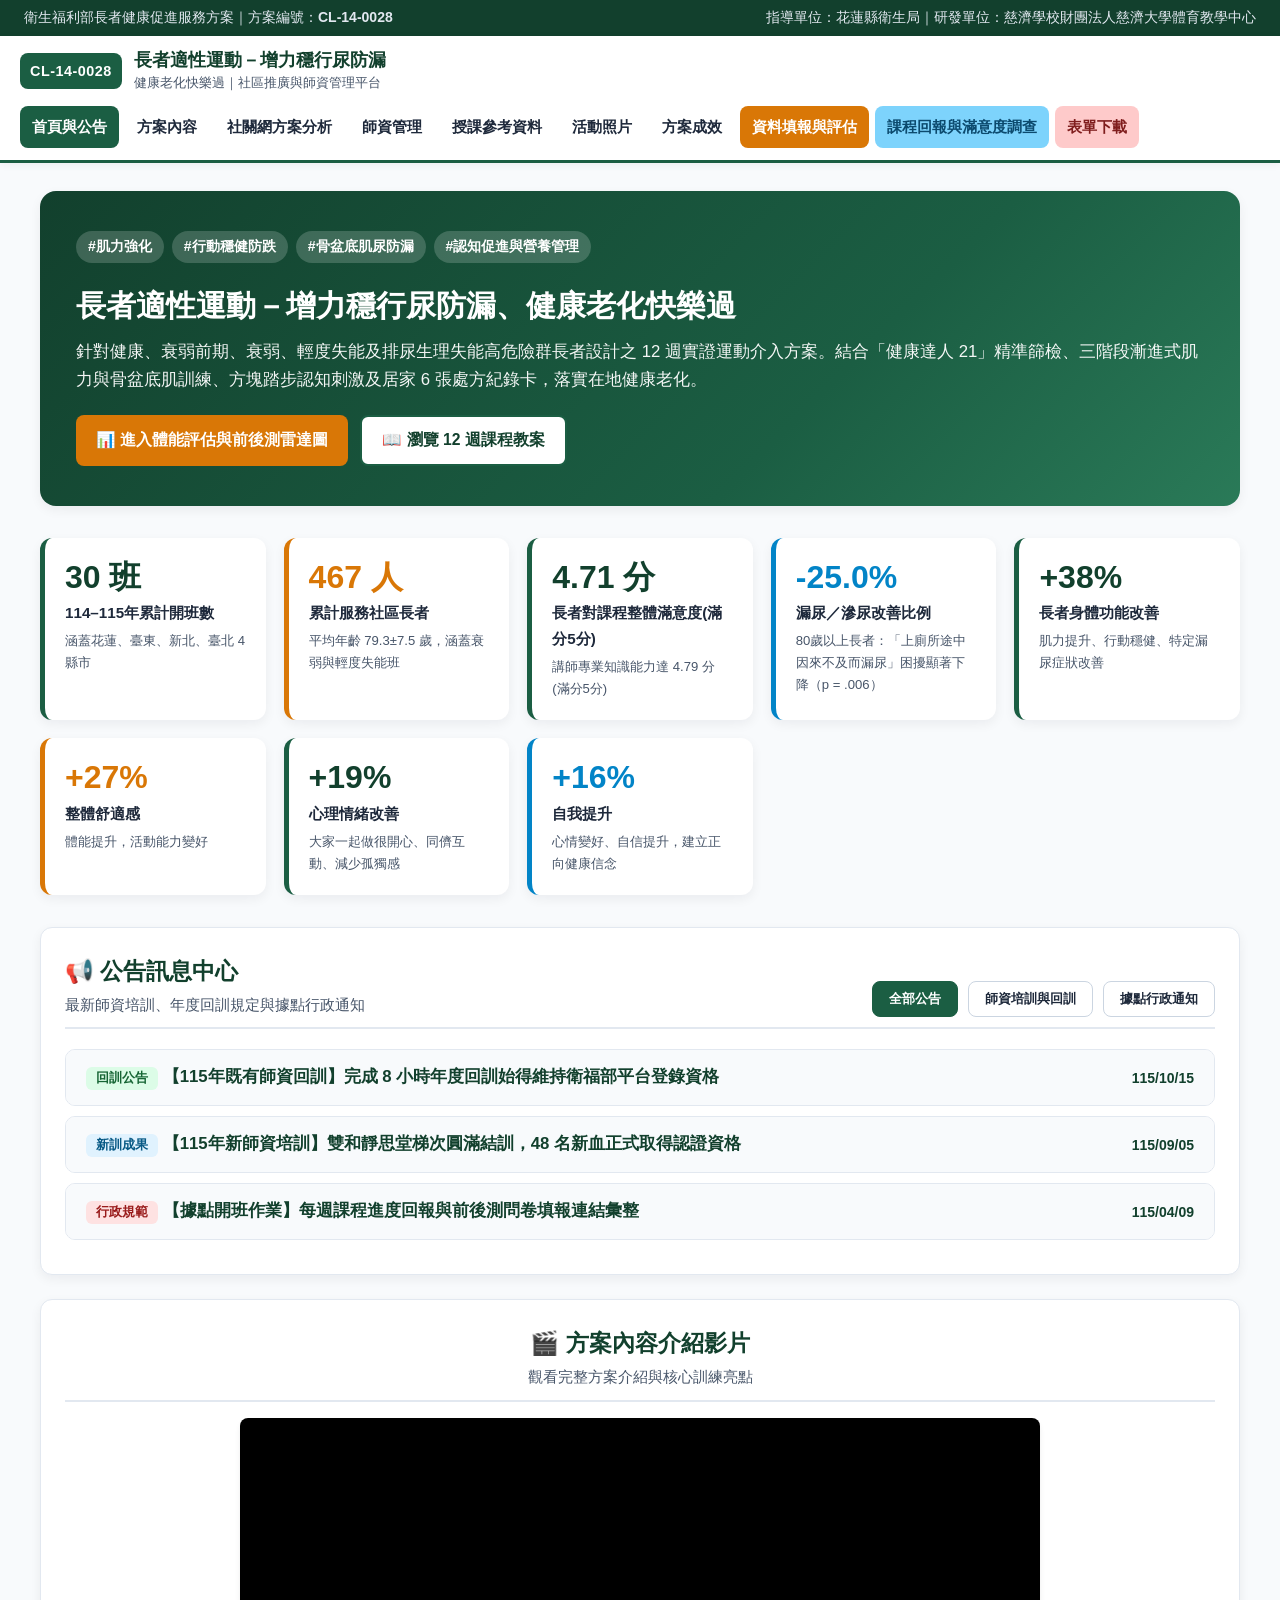
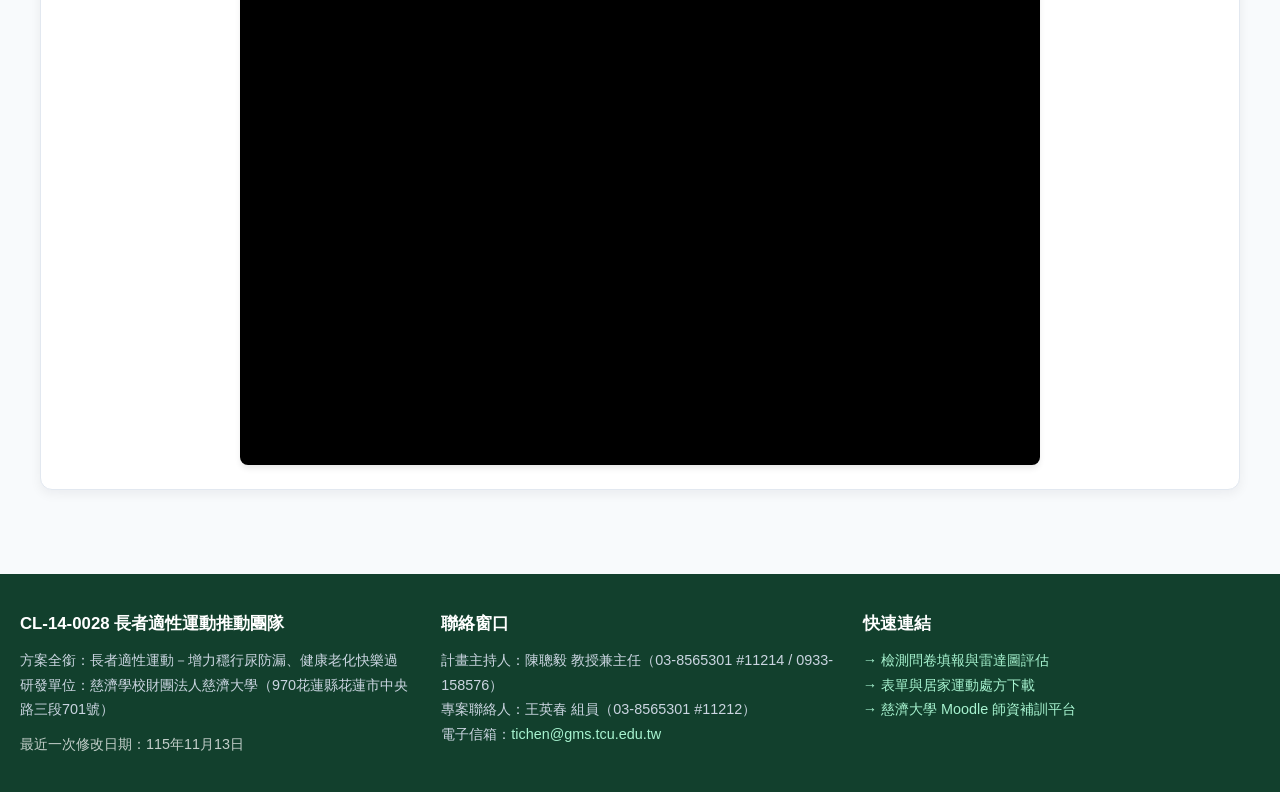
==== index.html @ eef380b8 "Update index.html" ====
<!DOCTYPE html>
<html lang="zh-Hant-TW">
<head>
  <meta charset="UTF-8">
  <meta name="viewport" content="width=device-width, initial-scale=1.0">
  <title>首頁與公告訊息 | CL-14-0028 長者適性運動-增力穩行尿防漏、健康老化快樂過</title>
  <link rel="stylesheet" href="assets/css/style.css">
  
</head>
<body>
  <div class="top-bar">
    <span>衛生福利部長者健康促進服務方案｜方案編號：<strong>CL-14-0028</strong></span>
    <span>指導單位：花蓮縣衛生局｜研發單位：慈濟學校財團法人慈濟大學體育教學中心</span>
  </div>
  <header>
    <div class="nav-container">
      <a href="index.html" class="brand" style="text-decoration:none;">
        <span class="brand-badge">CL-14-0028</span>
        <div class="brand-title">
          <h1>長者適性運動－增力穩行尿防漏</h1>
          <span>健康老化快樂過｜社區推廣與師資管理平台</span>
        </div>
      </a>
      <button class="menu-toggle" onclick="document.getElementById('mainNav').classList.toggle('open')">☰ 選單</button>
      <nav id="mainNav">
        <ul>
          <li><a href="index.html" class="active">首頁與公告</a></li>
          <li><a href="program-content.html" class="">方案內容</a></li>
          <li><a href="community-analysis.html" class="">社關網方案分析</a></li>
          <li><a href="instructors.html" class="">師資管理</a></li>
          <li><a href="teaching-materials.html" class="">授課參考資料</a></li>
          <li><a href="gallery.html" class="">活動照片</a></li>
          <li><a href="outcomes.html" class="">方案成效</a></li>
          <li><a href="data-upload.html" class="" style="background:var(--secondary);color:#fff;">資料填報與評估</a></li>
          <li><a href="course-feedback.html" class="" style="background:#7dd3fc;color:#0c4a6e;">課程回報與滿意度調查</a></li>
          <li><a href="downloads.html" class="" style="background:#fecaca;color:#7f1d1d;">表單下載</a></li>
        </ul>
      </nav>
    </div>
  </header>

  <main class="container">
    
<section class="hero">
  <div>
    <div class="hero-tags">
      <span>#肌力強化</span>
      <span>#行動穩健防跌</span>
      <span>#骨盆底肌尿防漏</span>
      <span>#認知促進與營養管理</span>
    </div>
    <h2>長者適性運動－增力穩行尿防漏、健康老化快樂過</h2>
    <p>針對健康、衰弱前期、衰弱、輕度失能及排尿生理失能高危險群長者設計之 12 週實證運動介入方案。結合「健康達人 21」精準篩檢、三階段漸進式肌力與骨盆底肌訓練、方塊踏步認知刺激及居家 6 張處方紀錄卡，落實在地健康老化。</p>
    <div class="hero-actions">
      <a href="data-upload.html" class="btn btn-secondary">📊 進入體能評估與前後測雷達圖</a>
      <a href="program-content.html" class="btn btn-outline" style="background:#fff;color:var(--primary-dark);">📖 瀏覽 12 週課程教案</a>
    </div>
  </div>
</section>

<section class="kpi-grid">
  <div class="kpi-card">
    <div class="kpi-num">30 班</div>
    <div class="kpi-label">114–115年累計開班數</div>
    <div class="kpi-sub">涵蓋花蓮、臺東、新北、臺北 4 縣市</div>
  </div>
  <div class="kpi-card accent">
    <div class="kpi-num">467 人</div>
    <div class="kpi-label">累計服務社區長者</div>
    <div class="kpi-sub">平均年齡 79.3±7.5 歲，涵蓋衰弱與輕度失能班</div>
  </div>
  <div class="kpi-card yellow">
    <div class="kpi-num">4.71 分</div>
    <div class="kpi-label">長者對課程整體滿意度(滿分5分)</div>
    <div class="kpi-sub">講師專業知識能力達 4.79 分 (滿分5分)</div>
  </div>
  <div class="kpi-card blue">
    <div class="kpi-num">-25.0%</div>
    <div class="kpi-label">漏尿／滲尿改善比例</div>
    <div class="kpi-sub">80歲以上長者：「上廁所途中因來不及而漏尿」困擾顯著下降（p = .006）</div>
  </div>
  <div class="kpi-card">
    <div class="kpi-num">+38%</div>
    <div class="kpi-label">長者身體功能改善</div>
    <div class="kpi-sub">肌力提升、行動穩健、特定漏尿症狀改善</div>
  </div>
  <div class="kpi-card accent">
    <div class="kpi-num">+27%</div>
    <div class="kpi-label">整體舒適感</div>
    <div class="kpi-sub">體能提升，活動能力變好</div>
  </div>
  <div class="kpi-card yellow">
    <div class="kpi-num">+19%</div>
    <div class="kpi-label">心理情緒改善</div>
    <div class="kpi-sub">大家一起做很開心、同儕互動、減少孤獨感</div>
  </div>
  <div class="kpi-card blue">
    <div class="kpi-num">+16%</div>
    <div class="kpi-label">自我提升</div>
    <div class="kpi-sub">心情變好、自信提升，建立正向健康信念</div>
  </div>
</section>

<section class="card">
  <div class="section-header">
    <div>
      <h2>📢 公告訊息中心</h2>
      <p>最新師資培訓、年度回訓規定與據點行政通知</p>
    </div>
    <div class="filter-bar" style="margin-bottom:0;">
      <button class="filter-btn active" onclick="filterNews('all', this)">全部公告</button>
      <button class="filter-btn" onclick="filterNews('training', this)">師資培訓與回訓</button>
      <button class="filter-btn" onclick="filterNews('admin', this)">據點行政通知</button>
    </div>
  </div>

  <div id="newsList">
    <div class="accordion-item" data-cat="training">
      <button class="accordion-header" onclick="toggleAcc(this)">
        <span><span class="badge badge-green">回訓公告</span> 【115年既有師資回訓】完成 8 小時年度回訓始得維持衛福部平台登錄資格</span>
        <small>115/10/15</small>
      </button>
      <div class="accordion-body">
        <p>115 年既有師資回訓研習已於 115 年 9 月 12 日（六）假慈濟大學大喜館 B1F 多功能教室圓滿辦理（專業師資 6 名、指導員 14 名完訓）。</p>
        <p style="margin-top:8px;"><strong>重要提醒</strong>：依衛福部「長者健康促進服務方案與師資管理指引」規定，已具備 CL-14-0028 資格者每年須完成至少 8 小時回訓。因故未出席當日課程者，請於一個月內至 <a href="https://moodle.tcu.edu.tw/login/index.php?loginredirect=1" target="_blank">慈濟大學 Moodle 平台</a> 完成非同步線上補課，並預約實體學、術科補測。</p>
      </div>
    </div>

    <div class="accordion-item" data-cat="training">
      <button class="accordion-header" onclick="toggleAcc(this)">
        <span><span class="badge badge-blue">新訓成果</span> 【115年新師資培訓】雙和靜思堂梯次圓滿結訓，48 名新血正式取得認證資格</span>
        <small>115/09/05</small>
      </button>
      <div class="accordion-body">
        <p>115 年 5 月 16、17、23 日假新北市慈濟基金會雙和靜思堂辦理新師資培訓，共計來自全國 10 縣市 50 名學員參訓（專業師資 7 名、指導員 43 名），96% 參訓者已於社區關懷據點或長照 C 據點服務。</p>
        <p style="margin-top:8px;">歷經 24 小時專業課程、學/術科測驗（及格率 100%）、據點見習（49 人完成，完成率 98%）及 6/8–8/29 教學錄影實習審查，最終共 <strong>48 人（專業師資 7 人、指導員 41 人）</strong> 通過全部認證程序！</p>
      </div>
    </div>

    <div class="accordion-item" data-cat="admin">
      <button class="accordion-header" onclick="toggleAcc(this)">
        <span><span class="badge badge-red">行政規範</span> 【據點開班作業】每週課程進度回報與前後測問卷填報連結彙整</span>
        <small>115/04/09</small>
      </button>
      <div class="accordion-body">
        <p>為提升各特約據點執行紀錄完整性與方案可評估性，請授課師資於每週課程結束後填寫「CL-14-0028-4 授課內容及進度回報表」，並於第 1 週（始業式）及第 12 週（結業式）完成前、後測體型體能檢測與問卷調查。所有表單入口皆已整合於本網站「檢測問卷填報與雷達圖評估」及「表單下載」專區。</p>
      </div>
    </div>
  </div>
</section>
    
<!-- 方案內容介紹影片區塊 (已移至公告訊息中心下方) -->
<section class="card" style="text-align: center; background: #ffffff;">
  <div class="section-header" style="justify-content: center; margin-bottom: 16px;">
    <div>
      <h2>🎬 方案內容介紹影片</h2>
      <p>觀看完整方案介紹與核心訓練亮點</p>
    </div>
  </div>
  <div style="position: relative; width: 100%; max-width: 800px; margin: 0 auto; padding-bottom: 56.25%; height: 0; background: #000; border-radius: 8px; overflow: hidden; box-shadow: 0 4px 6px -1px rgba(0,0,0,0.1);">
    <iframe src="https://www.youtube.com/embed/-HDlo8eRGPo" title="方案內容介紹影片" style="position: absolute; top: 0; left: 0; width: 100%; height: 100%; border:0;" allow="accelerometer; autoplay; clipboard-write; encrypted-media; gyroscope; picture-in-picture" allowfullscreen></iframe>
  </div>
</section>
    
  </main>
  <footer>
    <div class="footer-inner">
      <div>
        <h4>CL-14-0028 長者適性運動推動團隊</h4>
        <p>方案全銜：長者適性運動－增力穩行尿防漏、健康老化快樂過</p>
        <p>研發單位：慈濟學校財團法人慈濟大學（970花蓮縣花蓮市中央路三段701號）</p>
        <p style="margin-top:10px;color:rgba(255,255,255,0.75);">最近一次修改日期：115年11月13日</p>
      </div>
      <div>
        <h4>聯絡窗口</h4>
        <p>計畫主持人：陳聰毅 教授兼主任（03-8565301 #11214 / 0933-158576）</p>
        <p>專案聯絡人：王英春 組員（03-8565301 #11212）</p>
        <p>電子信箱：<a href="mailto:tichen@gms.tcu.edu.tw">tichen@gms.tcu.edu.tw</a></p>
      </div>
      <div>
        <h4>快速連結</h4>
        <p><a href="data-upload.html">→ 檢測問卷填報與雷達圖評估</a></p>
        <p><a href="downloads.html">→ 表單與居家運動處方下載</a></p>
        <p><a href="https://moodle.tcu.edu.tw/login/index.php?loginredirect=1" target="_blank">→ 慈濟大學 Moodle 師資補訓平台</a></p>
      </div>
    </div>
  </footer>
  <script src="assets/js/main.js"></script>
  
</body>
</html>
---- assets/css/style.css ----
/* CL-14-0028 長者適性運動-增力穩行尿防漏、健康老化快樂過 全站樣式表 */
:root {
  --primary: #1b5e43;       /* 慈濟人文深綠 */
  --primary-light: #e8f3ee;
  --primary-dark: #12402d;
  --secondary: #d97706;     /* 暖陽琥珀橘 */
  --accent: #0284c7;        /* 清新水藍 */
  --danger: #dc2626;
  --success: #16a34a;
  --bg: #f8fafc;
  --surface: #ffffff;
  --text: #1e293b;
  --text-muted: #475569;
  --border: #cbd5e1;
  --radius: 12px;
  --shadow: 0 4px 12px rgba(15, 23, 42, 0.06);
}

* { box-sizing: border-box; margin: 0; padding: 0; }

body {
  font-family: "Noto Sans TC", "Microsoft JhengHei", -apple-system, BlinkMacSystemFont, sans-serif;
  background-color: var(--bg);
  color: var(--text);
  line-height: 1.7;
  font-size: 16px;
}

a { color: var(--primary); text-decoration: none; }
a:hover { text-decoration: underline; }

/* 頂部識別與導覽列 */
.top-bar {
  background: var(--primary-dark);
  color: #e2e8f0;
  font-size: 0.875rem;
  padding: 6px 24px;
  display: flex;
  justify-content: space-between;
  flex-wrap: wrap;
}

header {
  background: var(--surface);
  border-bottom: 3px solid var(--primary);
  position: sticky;
  top: 0;
  z-index: 1000;
  box-shadow: 0 2px 8px rgba(0,0,0,0.05);
}

.nav-container {
  max-width: 1280px;
  margin: 0 auto;
  padding: 12px 20px;
  display: flex;
  align-items: center;
  justify-content: space-between;
  flex-wrap: wrap;
  gap: 12px;
}

.brand {
  display: flex;
  align-items: center;
  gap: 12px;
}

.brand-badge {
  background: var(--primary);
  color: #fff;
  font-weight: 700;
  padding: 6px 10px;
  border-radius: 8px;
  font-size: 0.9rem;
  letter-spacing: 0.5px;
}

.brand-title h1 {
  font-size: 1.15rem;
  color: var(--primary-dark);
  line-height: 1.3;
}

.brand-title span {
  font-size: 0.82rem;
  color: var(--text-muted);
  display: block;
}

nav ul {
  list-style: none;
  display: flex;
  flex-wrap: wrap;
  gap: 6px;
}

nav a {
  display: block;
  padding: 8px 12px;
  border-radius: 8px;
  color: var(--text);
  font-weight: 600;
  font-size: 0.95rem;
  transition: all 0.2s;
}

nav a:hover, nav a.active {
  background: var(--primary);
  color: #fff;
  text-decoration: none;
}

.menu-toggle {
  display: none;
  background: var(--primary);
  color: #fff;
  border: none;
  padding: 8px 14px;
  border-radius: 8px;
  font-size: 1rem;
  cursor: pointer;
}

/* 主版面容器 */
.container {
  max-width: 1240px;
  margin: 0 auto;
  padding: 28px 20px 60px;
}

/* Hero 橫幅 */
.hero {
  background: linear-gradient(135deg, var(--primary-dark) 0%, var(--primary) 65%, #2a7a58 100%);
  color: #fff;
  border-radius: 16px;
  padding: 40px 36px;
  margin-bottom: 32px;
  box-shadow: var(--shadow);
  display: grid;
  grid-template-columns: 1fr;
  align-items: center;
}

.hero h2 { font-size: 1.9rem; margin-bottom: 12px; line-height: 1.35; }
.hero p { font-size: 1.05rem; opacity: 0.95; margin-bottom: 20px; }

.hero-tags { display: flex; flex-wrap: wrap; gap: 8px; margin-bottom: 22px; }
.hero-tags span {
  background: rgba(255,255,255,0.18);
  padding: 4px 12px;
  border-radius: 20px;
  font-size: 0.88rem;
  font-weight: 600;
}

.hero-actions { display: flex; flex-wrap: wrap; gap: 12px; }

.btn {
  display: inline-flex;
  align-items: center;
  justify-content: center;
  gap: 6px;
  padding: 10px 20px;
  border-radius: 8px;
  font-weight: 700;
  font-size: 0.98rem;
  cursor: pointer;
  border: none;
  transition: transform 0.15s, background 0.2s;
}
.btn:hover { transform: translateY(-1px); text-decoration: none; }
.btn-primary { background: var(--primary); color: #fff; }
.btn-primary:hover { background: var(--primary-dark); }
.btn-secondary { background: var(--secondary); color: #fff; }
.btn-secondary:hover { background: #b45309; }
.btn-outline { background: #fff; color: var(--primary); border: 2px solid var(--primary); }
.btn-outline:hover { background: var(--primary-light); }

/* 數據 KPI 卡片列 */
.kpi-grid {
  display: grid;
  grid-template-columns: repeat(auto-fit, minmax(210px, 1fr));
  gap: 18px;
  margin-bottom: 32px;
}

.kpi-card {
  background: var(--surface);
  border-radius: var(--radius);
  padding: 20px;
  border-left: 5px solid var(--primary);
  box-shadow: var(--shadow);
}
.kpi-card.accent { border-left-color: var(--secondary); }
.kpi-card.blue { border-left-color: var(--accent); }
.kpi-card .kpi-num { font-size: 2rem; font-weight: 800; color: var(--primary-dark); line-height: 1.2; }
.kpi-card.accent .kpi-num { color: var(--secondary); }
.kpi-card.blue .kpi-num { color: var(--accent); }
.kpi-card .kpi-label { font-size: 0.95rem; font-weight: 700; margin-top: 4px; }
.kpi-card .kpi-sub { font-size: 0.82rem; color: var(--text-muted); margin-top: 4px; }

/* 區塊標題與卡片 */
.section-header {
  margin-bottom: 20px;
  padding-bottom: 10px;
  border-bottom: 2px solid #e2e8f0;
  display: flex;
  justify-content: space-between;
  align-items: flex-end;
  flex-wrap: wrap;
  gap: 10px;
}
.section-header h2 { font-size: 1.45rem; color: var(--primary-dark); }
.section-header p { color: var(--text-muted); font-size: 0.95rem; }

.card {
  background: var(--surface);
  border-radius: var(--radius);
  padding: 24px;
  box-shadow: var(--shadow);
  margin-bottom: 24px;
  border: 1px solid #e2e8f0;
}

.card h3 { color: var(--primary-dark); margin-bottom: 12px; font-size: 1.2rem; }

.grid-2 { display: grid; grid-template-columns: repeat(auto-fit, minmax(340px, 1fr)); gap: 22px; }
.grid-3 { display: grid; grid-template-columns: repeat(auto-fit, minmax(280px, 1fr)); gap: 20px; }

/* 標籤 Badge */
.badge {
  display: inline-block;
  padding: 3px 10px;
  border-radius: 6px;
  font-size: 0.8rem;
  font-weight: 700;
}
.badge-green { background: #dcfce7; color: #166534; }
.badge-orange { background: #fef3c7; color: #92400e; }
.badge-blue { background: #e0f2fe; color: #075985; }
.badge-red { background: #fee2e2; color: #991b1b; }

/* 表格樣式 */
.table-wrap { overflow-x: auto; margin-top: 12px; }
table { width: 100%; border-collapse: collapse; font-size: 0.94rem; }
th, td { padding: 12px 14px; border-bottom: 1px solid #e2e8f0; text-align: left; }
th { background: var(--primary-light); color: var(--primary-dark); font-weight: 700; white-space: nowrap; }
tr:hover td { background: #f8fafc; }

/* 篩選器與頁籤 Tabs */
.filter-bar { display: flex; flex-wrap: wrap; gap: 10px; margin-bottom: 18px; align-items: center; }
.filter-btn, .tab-btn {
  padding: 8px 16px;
  border: 1px solid var(--border);
  background: #fff;
  border-radius: 8px;
  cursor: pointer;
  font-weight: 600;
  color: var(--text);
  transition: all 0.2s;
}
.filter-btn.active, .tab-btn.active {
  background: var(--primary);
  color: #fff;
  border-color: var(--primary);
}
.tab-panel { display: none; }
.tab-panel.active { display: block; }

/* 手風琴 Accordion */
.accordion-item { border: 1px solid #e2e8f0; border-radius: 10px; margin-bottom: 10px; overflow: hidden; background: #fff; }
.accordion-header {
  width: 100%;
  text-align: left;
  padding: 15px 20px;
  background: #f8fafc;
  border: none;
  font-size: 1.05rem;
  font-weight: 700;
  color: var(--primary-dark);
  cursor: pointer;
  display: flex;
  justify-content: space-between;
  align-items: center;
}
.accordion-header:hover { background: var(--primary-light); }
.accordion-body { padding: 18px 20px; display: none; border-top: 1px solid #e2e8f0; }
.accordion-item.open .accordion-body { display: block; }

/* 表單與輸入框 */
.form-grid { display: grid; grid-template-columns: repeat(auto-fit, minmax(200px, 1fr)); gap: 14px; }
.form-group { margin-bottom: 14px; }
.form-group label { display: block; font-weight: 700; margin-bottom: 5px; font-size: 0.92rem; color: var(--text); }
.form-group input, .form-group select, .form-group textarea {
  width: 100%;
  padding: 10px 12px;
  border: 1.5px solid var(--border);
  border-radius: 8px;
  font-size: 1rem;
  font-family: inherit;
  background: #fff;
}
.form-group input:focus, .form-group select:focus {
  outline: none;
  border-color: var(--primary);
  box-shadow: 0 0 0 3px rgba(27, 94, 67, 0.15);
}
.form-group input[readonly] { background: #f1f5f9; color: #475569; font-weight: 700; }

/* 提示框 Alert */
.alert { padding: 14px 18px; border-radius: 10px; margin-bottom: 18px; font-weight: 600; }
.alert-info { background: #e0f2fe; color: #075985; border-left: 5px solid #0284c7; }
.alert-warning { background: #fef3c7; color: #92400e; border-left: 5px solid #d97706; }
.alert-danger { background: #fee2e2; color: #991b1b; border-left: 5px solid #dc2626; }
.alert-success { background: #dcfce7; color: #166534; border-left: 5px solid #16a34a; }

/* 相簿網格與燈箱 */
.gallery-grid { display: grid; grid-template-columns: repeat(auto-fill, minmax(260px, 1fr)); gap: 18px; }
.gallery-item {
  background: #fff;
  border-radius: 10px;
  overflow: hidden;
  box-shadow: var(--shadow);
  border: 1px solid #e2e8f0;
  cursor: pointer;
  transition: transform 0.2s;
}
.gallery-item:hover { transform: translateY(-3px); }
.gallery-thumb {
  height: 180px;
  background: linear-gradient(135deg, #d1fae5, #e0f2fe);
  display: flex;
  flex-direction: column;
  align-items: center;
  justify-content: center;
  color: var(--primary-dark);
  padding: 16px;
  text-align: center;
  position: relative;
}
.gallery-thumb img { width: 100%; height: 100%; object-fit: cover; position: absolute; inset: 0; }
.gallery-caption { padding: 12px 14px; }
.gallery-caption h4 { font-size: 1rem; margin-bottom: 4px; color: var(--primary-dark); }
.gallery-caption p { font-size: 0.85rem; color: var(--text-muted); }

/* 頁尾 Footer */
footer {
  background: var(--primary-dark);
  color: #cbd5e1;
  padding: 36px 20px;
  font-size: 0.9rem;
}
.footer-inner {
  max-width: 1240px;
  margin: 0 auto;
  display: grid;
  grid-template-columns: repeat(auto-fit, minmax(260px, 1fr));
  gap: 24px;
}
footer h4 { color: #fff; margin-bottom: 10px; font-size: 1.05rem; }
footer a { color: #a7f3d0; }

@media (max-width: 860px) {
  .hero { grid-template-columns: 1fr; padding: 28px 22px; }
  .menu-toggle { display: block; }
  nav { width: 100%; display: none; }
  nav.open { display: block; }
  nav ul { flex-direction: column; }
}
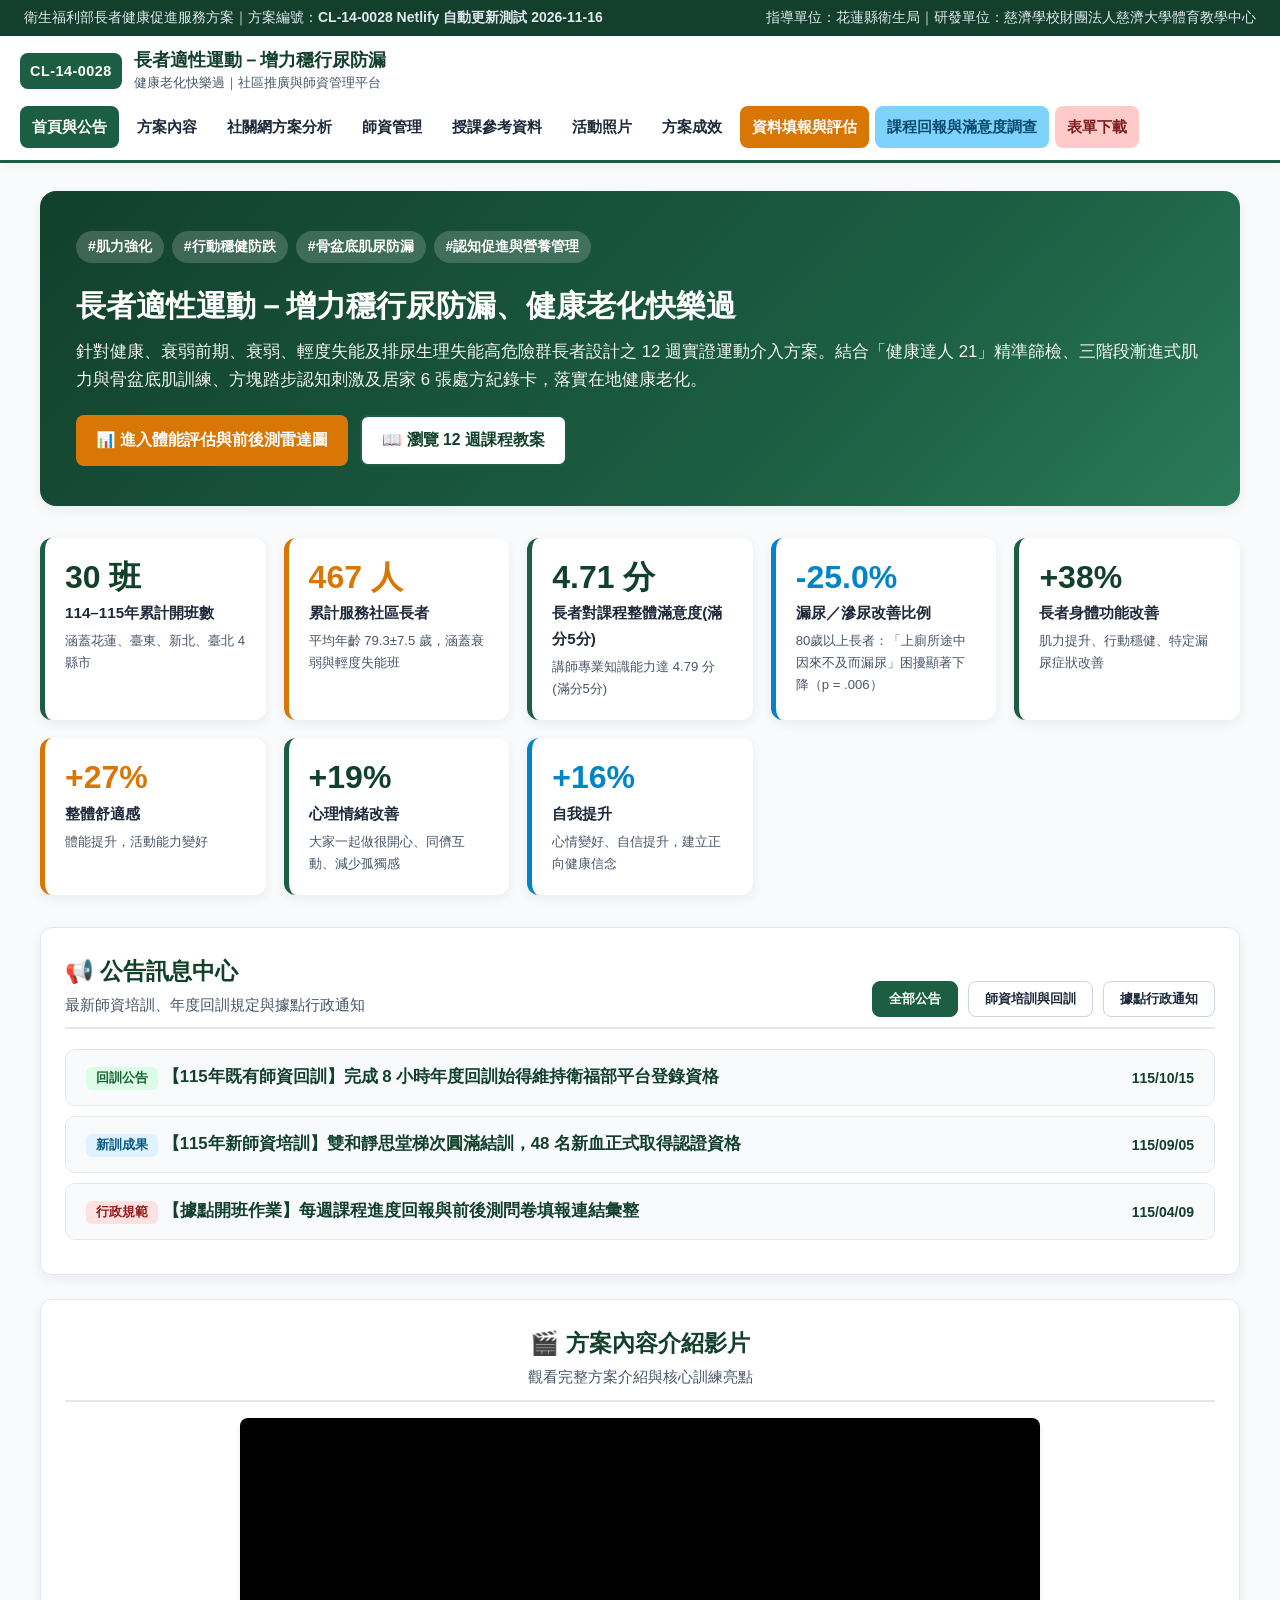
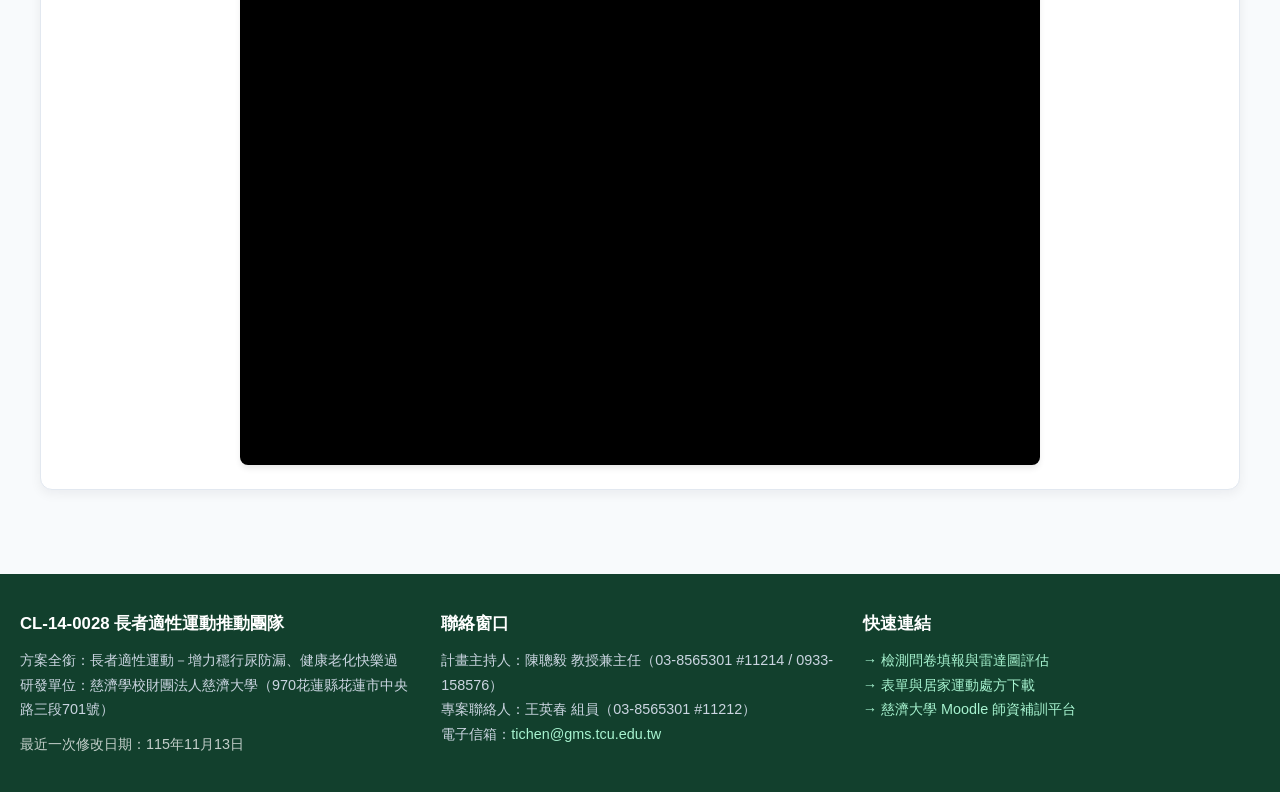
==== commit 3185dd2b: "Update index.html" ====
--- a/index.html
+++ b/index.html
@@ -2,14 +2,15 @@
 <html lang="zh-Hant-TW">
 <head>
   <meta charset="UTF-8">
+  <meta name="google-site-verification" content="DMpNT9WArMU_ZHCD2KnzMJJfX8fgrbY90kY0l750BWU" />
   <meta name="viewport" content="width=device-width, initial-scale=1.0">
   <title>首頁與公告訊息 | CL-14-0028 長者適性運動-增力穩行尿防漏、健康老化快樂過</title>
   <link rel="stylesheet" href="assets/css/style.css">
-  
+
 </head>
 <body>
   <div class="top-bar">
-    <span>衛生福利部長者健康促進服務方案｜方案編號：<strong>CL-14-0028</strong></span>
+    <span>衛生福利部長者健康促進服務方案｜方案編號：<strong>CL-14-0028 Netlify 自動更新測試 2026-11-16 </strong></span>
     <span>指導單位：花蓮縣衛生局｜研發單位：慈濟學校財團法人慈濟大學體育教學中心</span>
   </div>
   <header>
--- a/assets/css/style.css
+++ b/assets/css/style.css
@@ -368,3 +368,57 @@
   nav.open { display: block; }
   nav ul { flex-direction: column; }
 }
+/* =========================================
+   單獨列印指定區塊專用樣式 (A4 尺寸單頁)
+   ========================================= */
+@media print {
+  @page {
+    size: A4 portrait;
+    margin: 2cm 1.5cm;
+  }
+
+  /* 1. 隱藏網頁上所有的元素 */
+  body * {
+    visibility: hidden;
+  }
+
+  /* 2. 【修正空白頁關鍵】：強制限制網頁總高度，裁切掉其他隱形元素佔用的多餘空間 */
+  html, body {
+    height: 100vh !important;
+    overflow: hidden !important;
+    margin: 0 !important;
+    padding: 0 !important;
+  }
+
+  /* 3. 唯獨顯示雷達圖與表格區塊 */
+  #radar-print-section, #radar-print-section * {
+    visibility: visible;
+  }
+
+  /* 4. 將指定區塊絕對定位到紙張的最左上角 */
+  #radar-print-section {
+    position: absolute;
+    left: 0;
+    top: 0;
+    width: 100%;
+    margin: 0;
+    padding: 0;
+    box-shadow: none !important;
+    border: none !important;
+  }
+
+  /* 5. 確保表格與標題的背景底色能正常被印出 */
+  body {
+    -webkit-print-color-adjust: exact !important;
+    print-color-adjust: exact !important;
+    background-color: white;
+  }
+
+  /* 6. 【徹底隱藏列印按鈕】：解決預覽圖中按鈕仍顯示的問題 */
+  .no-print, .no-print * {
+    display: none !important;
+    visibility: hidden !important;
+    opacity: 0 !important;
+    height: 0 !important;
+  }
+}
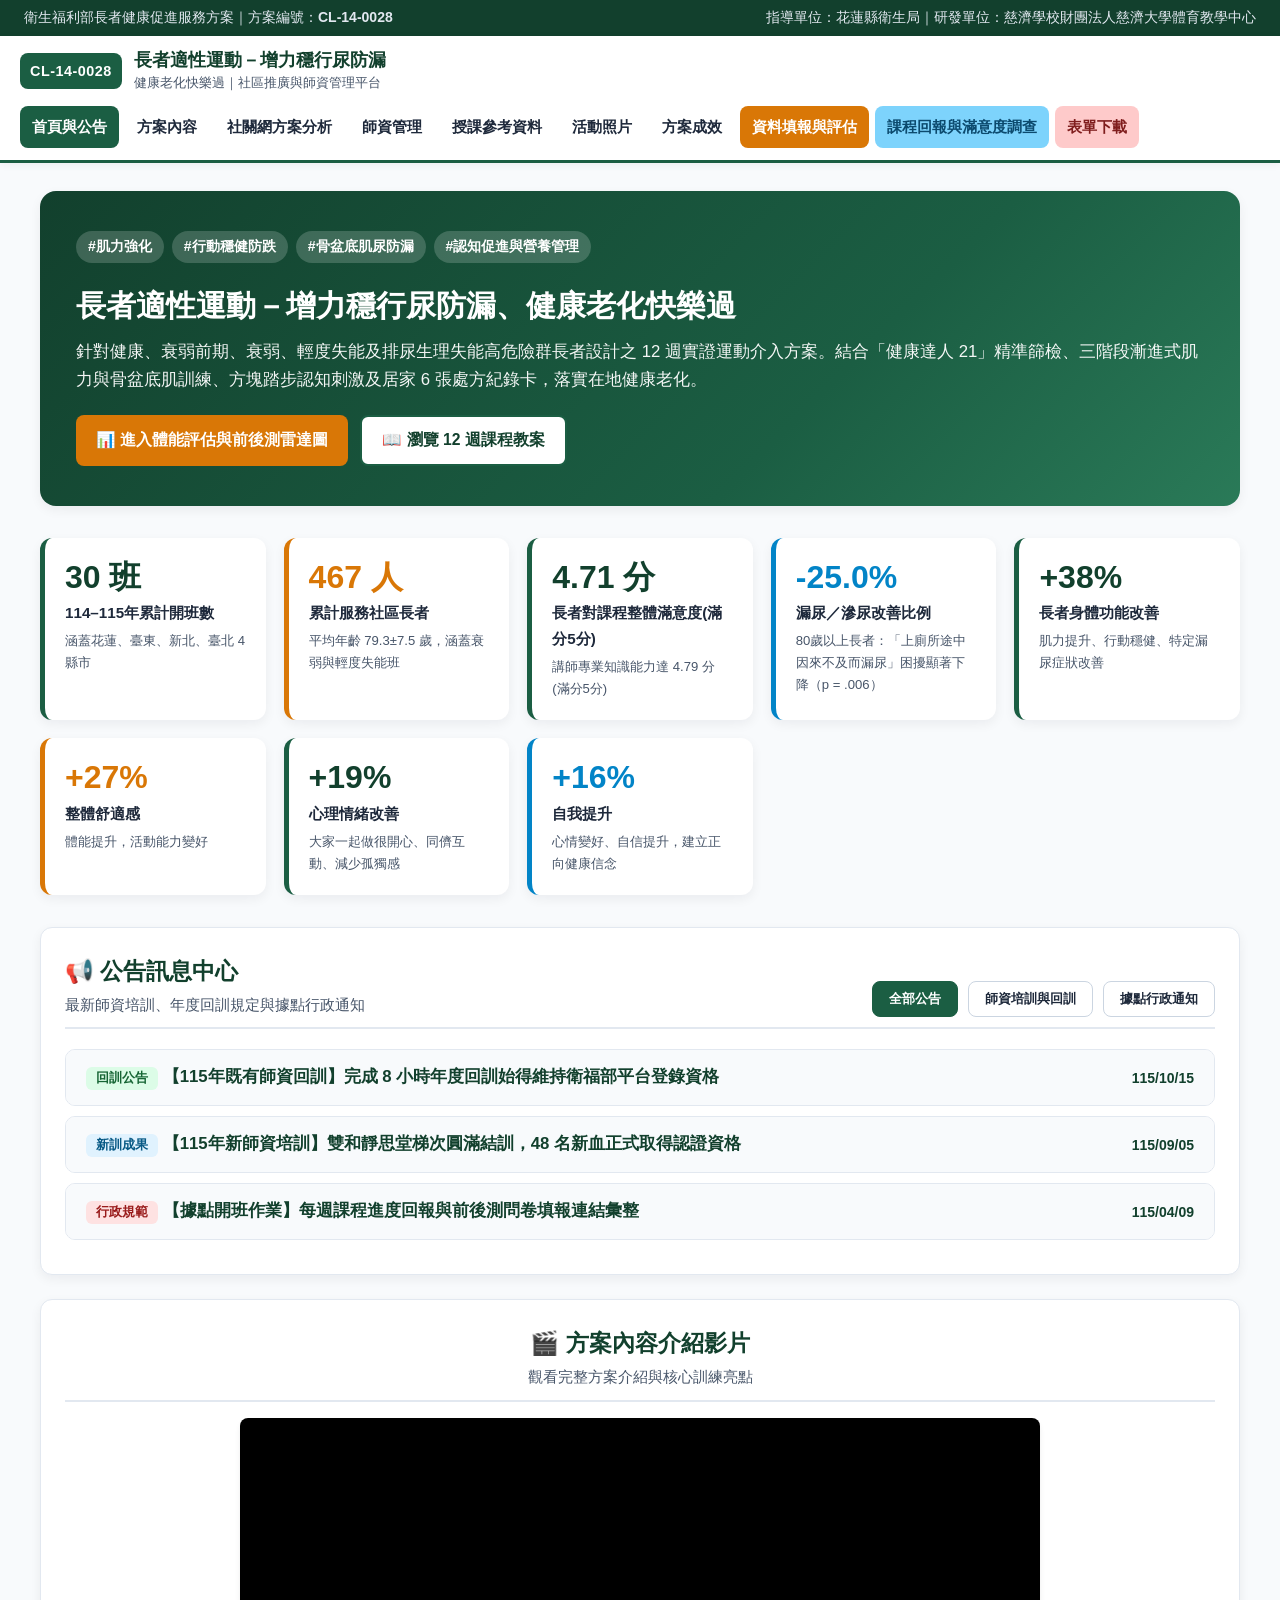
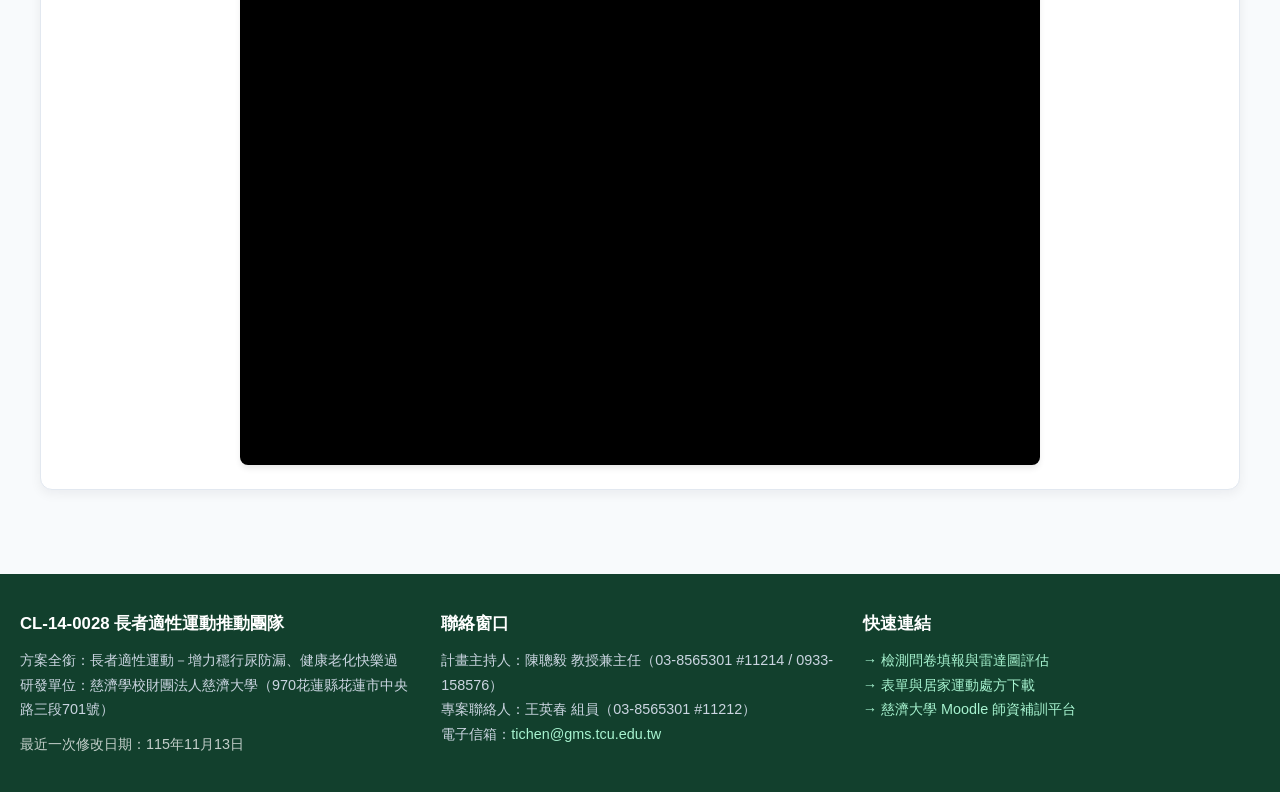
==== commit 8d12b798: "Update index.html" ====
--- a/index.html
+++ b/index.html
@@ -10,7 +10,7 @@
 </head>
 <body>
   <div class="top-bar">
-    <span>衛生福利部長者健康促進服務方案｜方案編號：<strong>CL-14-0028 Netlify 自動更新測試 2026-11-16 </strong></span>
+    <span>衛生福利部長者健康促進服務方案｜方案編號：<strong>CL-14-0028</strong></span>
     <span>指導單位：花蓮縣衛生局｜研發單位：慈濟學校財團法人慈濟大學體育教學中心</span>
   </div>
   <header>
